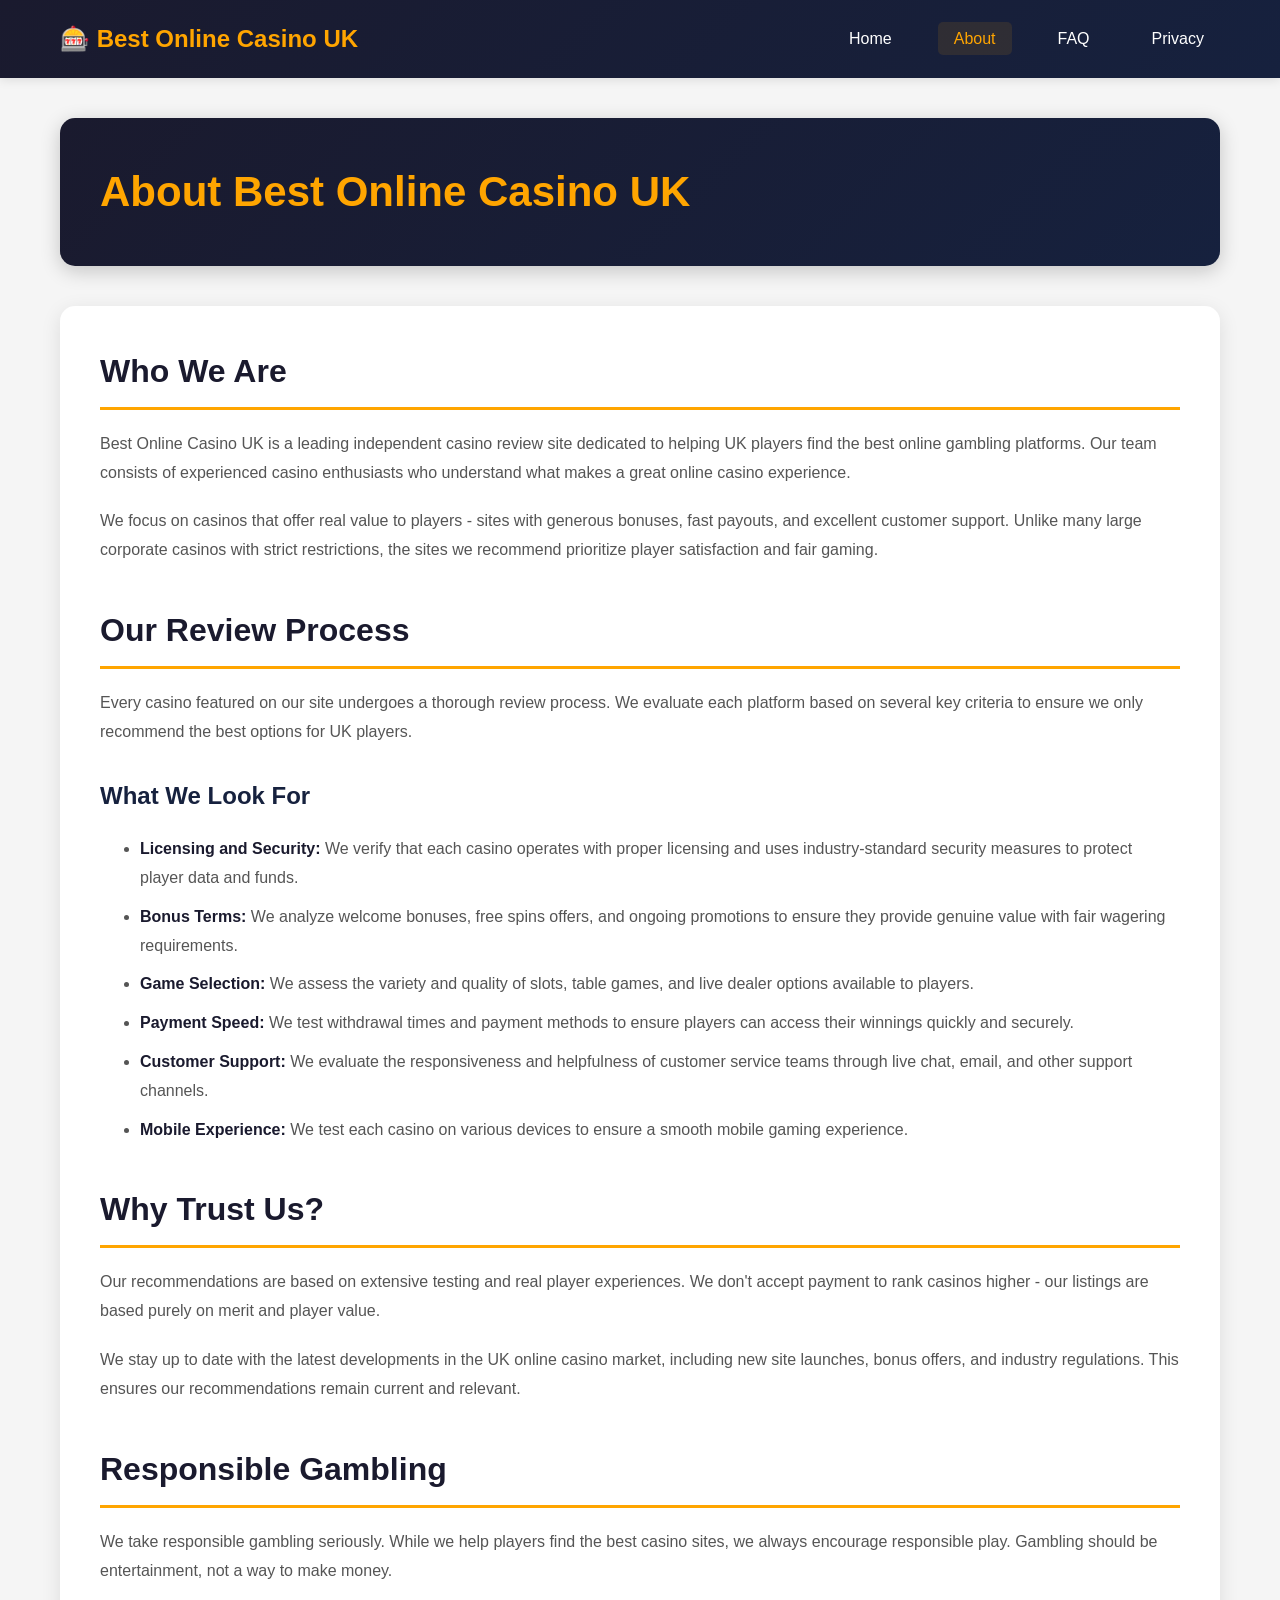
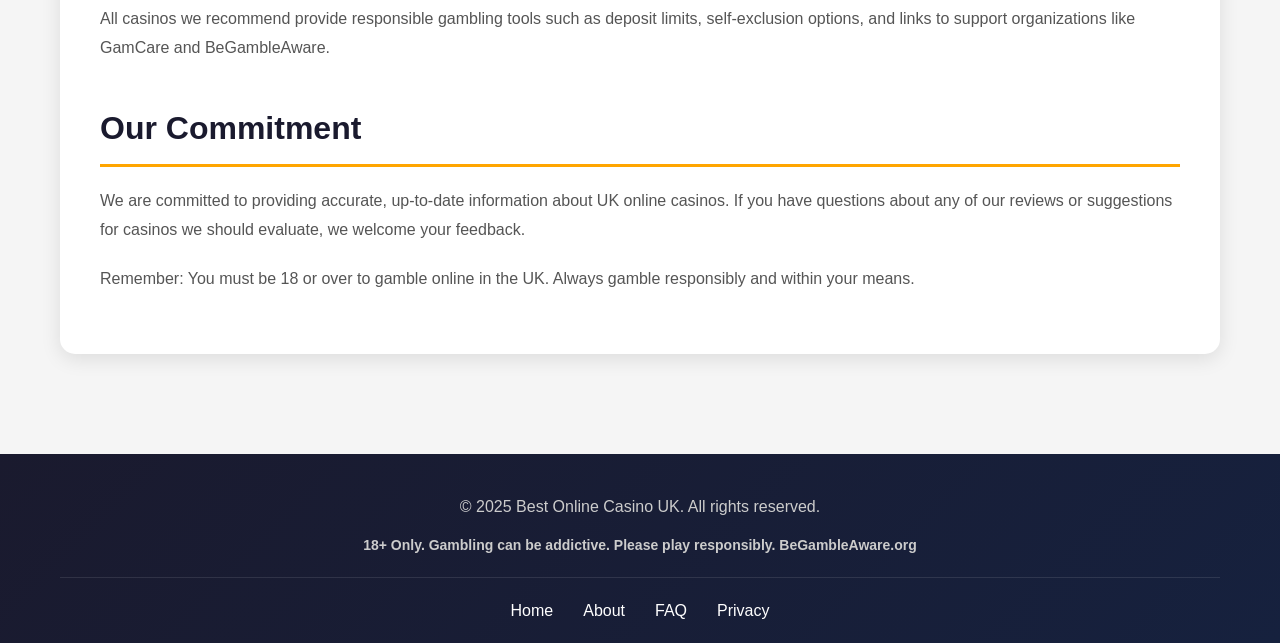
==== about.html @ 3ae13e47 "Build complete 4-page casino website for bestonlinecasino.uk.net - Created index.html with full casi" ====
<!DOCTYPE html>
<html lang="en">
<head>
    <meta charset="UTF-8">
    <meta name="viewport" content="width=device-width, initial-scale=1.0">
    <meta name="description" content="Learn about how we review and rank the best UK online casinos.">
    <title>About Us | Best Online Casinos UK 2025</title>
    <link rel="stylesheet" href="styles.css">
</head>
<body>
    <header>
        <div class="container">
            <div class="logo">
                <h1>🎰 Best Online Casino UK</h1>
            </div>
            <nav>
                <ul>
                    <li><a href="index.html">Home</a></li>
                    <li><a href="about.html" class="active">About</a></li>
                    <li><a href="faq.html">FAQ</a></li>
                    <li><a href="privacy.html">Privacy</a></li>
                </ul>
            </nav>
        </div>
    </header>

    <main>
        <div class="container">
            <section class="page-header">
                <h1>About Best Online Casino UK</h1>
            </section>

            <section class="content">
                <h2>Who We Are</h2>
                <p>Best Online Casino UK is a leading independent casino review site dedicated to helping UK players find the best online gambling platforms. Our team consists of experienced casino enthusiasts who understand what makes a great online casino experience.</p>

                <p>We focus on casinos that offer real value to players - sites with generous bonuses, fast payouts, and excellent customer support. Unlike many large corporate casinos with strict restrictions, the sites we recommend prioritize player satisfaction and fair gaming.</p>

                <h2>Our Review Process</h2>
                <p>Every casino featured on our site undergoes a thorough review process. We evaluate each platform based on several key criteria to ensure we only recommend the best options for UK players.</p>

                <h3>What We Look For</h3>
                <ul>
                    <li><strong>Licensing and Security:</strong> We verify that each casino operates with proper licensing and uses industry-standard security measures to protect player data and funds.</li>
                    <li><strong>Bonus Terms:</strong> We analyze welcome bonuses, free spins offers, and ongoing promotions to ensure they provide genuine value with fair wagering requirements.</li>
                    <li><strong>Game Selection:</strong> We assess the variety and quality of slots, table games, and live dealer options available to players.</li>
                    <li><strong>Payment Speed:</strong> We test withdrawal times and payment methods to ensure players can access their winnings quickly and securely.</li>
                    <li><strong>Customer Support:</strong> We evaluate the responsiveness and helpfulness of customer service teams through live chat, email, and other support channels.</li>
                    <li><strong>Mobile Experience:</strong> We test each casino on various devices to ensure a smooth mobile gaming experience.</li>
                </ul>

                <h2>Why Trust Us?</h2>
                <p>Our recommendations are based on extensive testing and real player experiences. We don't accept payment to rank casinos higher - our listings are based purely on merit and player value.</p>

                <p>We stay up to date with the latest developments in the UK online casino market, including new site launches, bonus offers, and industry regulations. This ensures our recommendations remain current and relevant.</p>

                <h2>Responsible Gambling</h2>
                <p>We take responsible gambling seriously. While we help players find the best casino sites, we always encourage responsible play. Gambling should be entertainment, not a way to make money.</p>

                <p>All casinos we recommend provide responsible gambling tools such as deposit limits, self-exclusion options, and links to support organizations like GamCare and BeGambleAware.</p>

                <h2>Our Commitment</h2>
                <p>We are committed to providing accurate, up-to-date information about UK online casinos. If you have questions about any of our reviews or suggestions for casinos we should evaluate, we welcome your feedback.</p>

                <p>Remember: You must be 18 or over to gamble online in the UK. Always gamble responsibly and within your means.</p>
            </section>
        </div>
    </main>

    <footer>
        <div class="container">
            <div class="footer-content">
                <p>&copy; 2025 Best Online Casino UK. All rights reserved.</p>
                <p class="disclaimer">18+ Only. Gambling can be addictive. Please play responsibly. BeGambleAware.org</p>
                <nav class="footer-nav">
                    <a href="index.html">Home</a>
                    <a href="about.html">About</a>
                    <a href="faq.html">FAQ</a>
                    <a href="privacy.html">Privacy</a>
                </nav>
            </div>
        </div>
    </footer>
</body>
</html>
---- styles.css ----
/* Reset and Base Styles */
* {
    margin: 0;
    padding: 0;
    box-sizing: border-box;
}

body {
    font-family: -apple-system, BlinkMacSystemFont, 'Segoe UI', Roboto, 'Helvetica Neue', Arial, sans-serif;
    line-height: 1.6;
    color: #333;
    background-color: #f5f5f5;
}

.container {
    max-width: 1200px;
    margin: 0 auto;
    padding: 0 20px;
}

/* Header Styles */
header {
    background: linear-gradient(135deg, #1a1a2e 0%, #16213e 100%);
    color: #fff;
    padding: 20px 0;
    box-shadow: 0 2px 10px rgba(0, 0, 0, 0.1);
    position: sticky;
    top: 0;
    z-index: 1000;
}

header .container {
    display: flex;
    justify-content: space-between;
    align-items: center;
    flex-wrap: wrap;
}

.logo h1 {
    font-size: 24px;
    font-weight: 700;
    color: #ffa500;
}

nav ul {
    display: flex;
    list-style: none;
    gap: 30px;
}

nav ul li a {
    color: #fff;
    text-decoration: none;
    font-weight: 500;
    transition: color 0.3s ease;
    padding: 8px 16px;
    border-radius: 5px;
}

nav ul li a:hover,
nav ul li a.active {
    color: #ffa500;
    background-color: rgba(255, 165, 0, 0.1);
}

/* Main Content */
main {
    min-height: calc(100vh - 200px);
    padding: 40px 0;
}

/* Hero Section */
.hero {
    background: linear-gradient(135deg, #ffa500 0%, #ff6b35 100%);
    color: #fff;
    padding: 60px 40px;
    border-radius: 15px;
    margin-bottom: 40px;
    box-shadow: 0 10px 30px rgba(0, 0, 0, 0.2);
}

.hero h1 {
    font-size: 42px;
    margin-bottom: 20px;
    text-shadow: 2px 2px 4px rgba(0, 0, 0, 0.2);
}

.hero p {
    font-size: 18px;
    line-height: 1.8;
    max-width: 900px;
}

/* Casino List Section */
.casino-list {
    background: #fff;
    padding: 40px;
    border-radius: 15px;
    margin-bottom: 40px;
    box-shadow: 0 5px 20px rgba(0, 0, 0, 0.1);
}

.casino-list h2 {
    font-size: 32px;
    margin-bottom: 30px;
    color: #1a1a2e;
    border-bottom: 3px solid #ffa500;
    padding-bottom: 15px;
}

.casinos {
    display: grid;
    gap: 20px;
}

.casino-card {
    background: linear-gradient(135deg, #f8f9fa 0%, #e9ecef 100%);
    border: 2px solid #ffa500;
    border-radius: 10px;
    padding: 25px;
    display: grid;
    grid-template-columns: 2fr 3fr 1fr;
    align-items: center;
    gap: 20px;
    transition: transform 0.3s ease, box-shadow 0.3s ease;
}

.casino-card:hover {
    transform: translateY(-5px);
    box-shadow: 0 10px 30px rgba(255, 165, 0, 0.3);
}

.casino-name a {
    color: #1a1a2e;
    text-decoration: none;
    font-size: 20px;
    font-weight: 700;
    transition: color 0.3s ease;
}

.casino-name a:hover {
    color: #ffa500;
}

.casino-bonus {
    color: #16213e;
    font-weight: 600;
    font-size: 16px;
}

.casino-cta {
    text-align: right;
}

.btn {
    display: inline-block;
    background: linear-gradient(135deg, #ffa500 0%, #ff6b35 100%);
    color: #fff;
    padding: 12px 30px;
    text-decoration: none;
    border-radius: 50px;
    font-weight: 700;
    transition: all 0.3s ease;
    box-shadow: 0 4px 15px rgba(255, 165, 0, 0.3);
}

.btn:hover {
    background: linear-gradient(135deg, #ff6b35 0%, #ffa500 100%);
    transform: scale(1.05);
    box-shadow: 0 6px 20px rgba(255, 165, 0, 0.4);
}

/* Content Section */
.content {
    background: #fff;
    padding: 40px;
    border-radius: 15px;
    box-shadow: 0 5px 20px rgba(0, 0, 0, 0.1);
}

.content h2 {
    font-size: 32px;
    color: #1a1a2e;
    margin-top: 40px;
    margin-bottom: 20px;
    border-bottom: 3px solid #ffa500;
    padding-bottom: 10px;
}

.content h2:first-child {
    margin-top: 0;
}

.content h3 {
    font-size: 24px;
    color: #16213e;
    margin-top: 30px;
    margin-bottom: 15px;
}

.content p {
    margin-bottom: 20px;
    line-height: 1.8;
    color: #555;
}

.content ul {
    margin: 20px 0 20px 40px;
    line-height: 1.8;
}

.content ul li {
    margin-bottom: 10px;
    color: #555;
}

.content ul li strong {
    color: #1a1a2e;
}

/* Page Header */
.page-header {
    background: linear-gradient(135deg, #1a1a2e 0%, #16213e 100%);
    color: #fff;
    padding: 40px;
    border-radius: 15px;
    margin-bottom: 40px;
    box-shadow: 0 5px 20px rgba(0, 0, 0, 0.2);
}

.page-header h1 {
    font-size: 42px;
    color: #ffa500;
}

/* FAQ Section */
.faq-section {
    padding: 40px;
}

.faq-item {
    background: #f8f9fa;
    border-left: 4px solid #ffa500;
    padding: 25px;
    margin-bottom: 20px;
    border-radius: 8px;
    transition: background 0.3s ease;
}

.faq-item:hover {
    background: #fff;
    box-shadow: 0 5px 15px rgba(0, 0, 0, 0.1);
}

.faq-item h3 {
    color: #1a1a2e;
    font-size: 20px;
    margin-bottom: 15px;
    margin-top: 0;
}

.faq-item p {
    color: #555;
    margin-bottom: 0;
}

/* Footer */
footer {
    background: linear-gradient(135deg, #1a1a2e 0%, #16213e 100%);
    color: #fff;
    padding: 40px 0 20px;
    margin-top: 60px;
}

.footer-content {
    text-align: center;
}

.footer-content p {
    margin-bottom: 15px;
    color: #ccc;
}

.disclaimer {
    color: #ffa500;
    font-weight: 600;
    font-size: 14px;
}

.footer-nav {
    display: flex;
    justify-content: center;
    gap: 30px;
    margin-top: 20px;
    padding-top: 20px;
    border-top: 1px solid rgba(255, 255, 255, 0.1);
}

.footer-nav a {
    color: #fff;
    text-decoration: none;
    transition: color 0.3s ease;
}

.footer-nav a:hover {
    color: #ffa500;
}

/* Responsive Design */
@media (max-width: 968px) {
    .casino-card {
        grid-template-columns: 1fr;
        text-align: center;
    }

    .casino-cta {
        text-align: center;
    }

    nav ul {
        gap: 15px;
    }

    nav ul li a {
        padding: 6px 12px;
        font-size: 14px;
    }
}

@media (max-width: 768px) {
    header .container {
        flex-direction: column;
        gap: 20px;
    }

    nav ul {
        flex-wrap: wrap;
        justify-content: center;
    }

    .hero h1 {
        font-size: 32px;
    }

    .hero p {
        font-size: 16px;
    }

    .casino-list h2,
    .content h2,
    .page-header h1 {
        font-size: 28px;
    }

    .content h3,
    .faq-item h3 {
        font-size: 20px;
    }

    .casino-list,
    .content {
        padding: 25px;
    }

    .footer-nav {
        flex-direction: column;
        gap: 15px;
    }
}

@media (max-width: 480px) {
    .logo h1 {
        font-size: 20px;
    }

    .hero {
        padding: 40px 20px;
    }

    .hero h1 {
        font-size: 26px;
    }

    .btn {
        padding: 10px 20px;
        font-size: 14px;
    }

    .casino-name a {
        font-size: 18px;
    }

    .casino-bonus {
        font-size: 14px;
    }
}
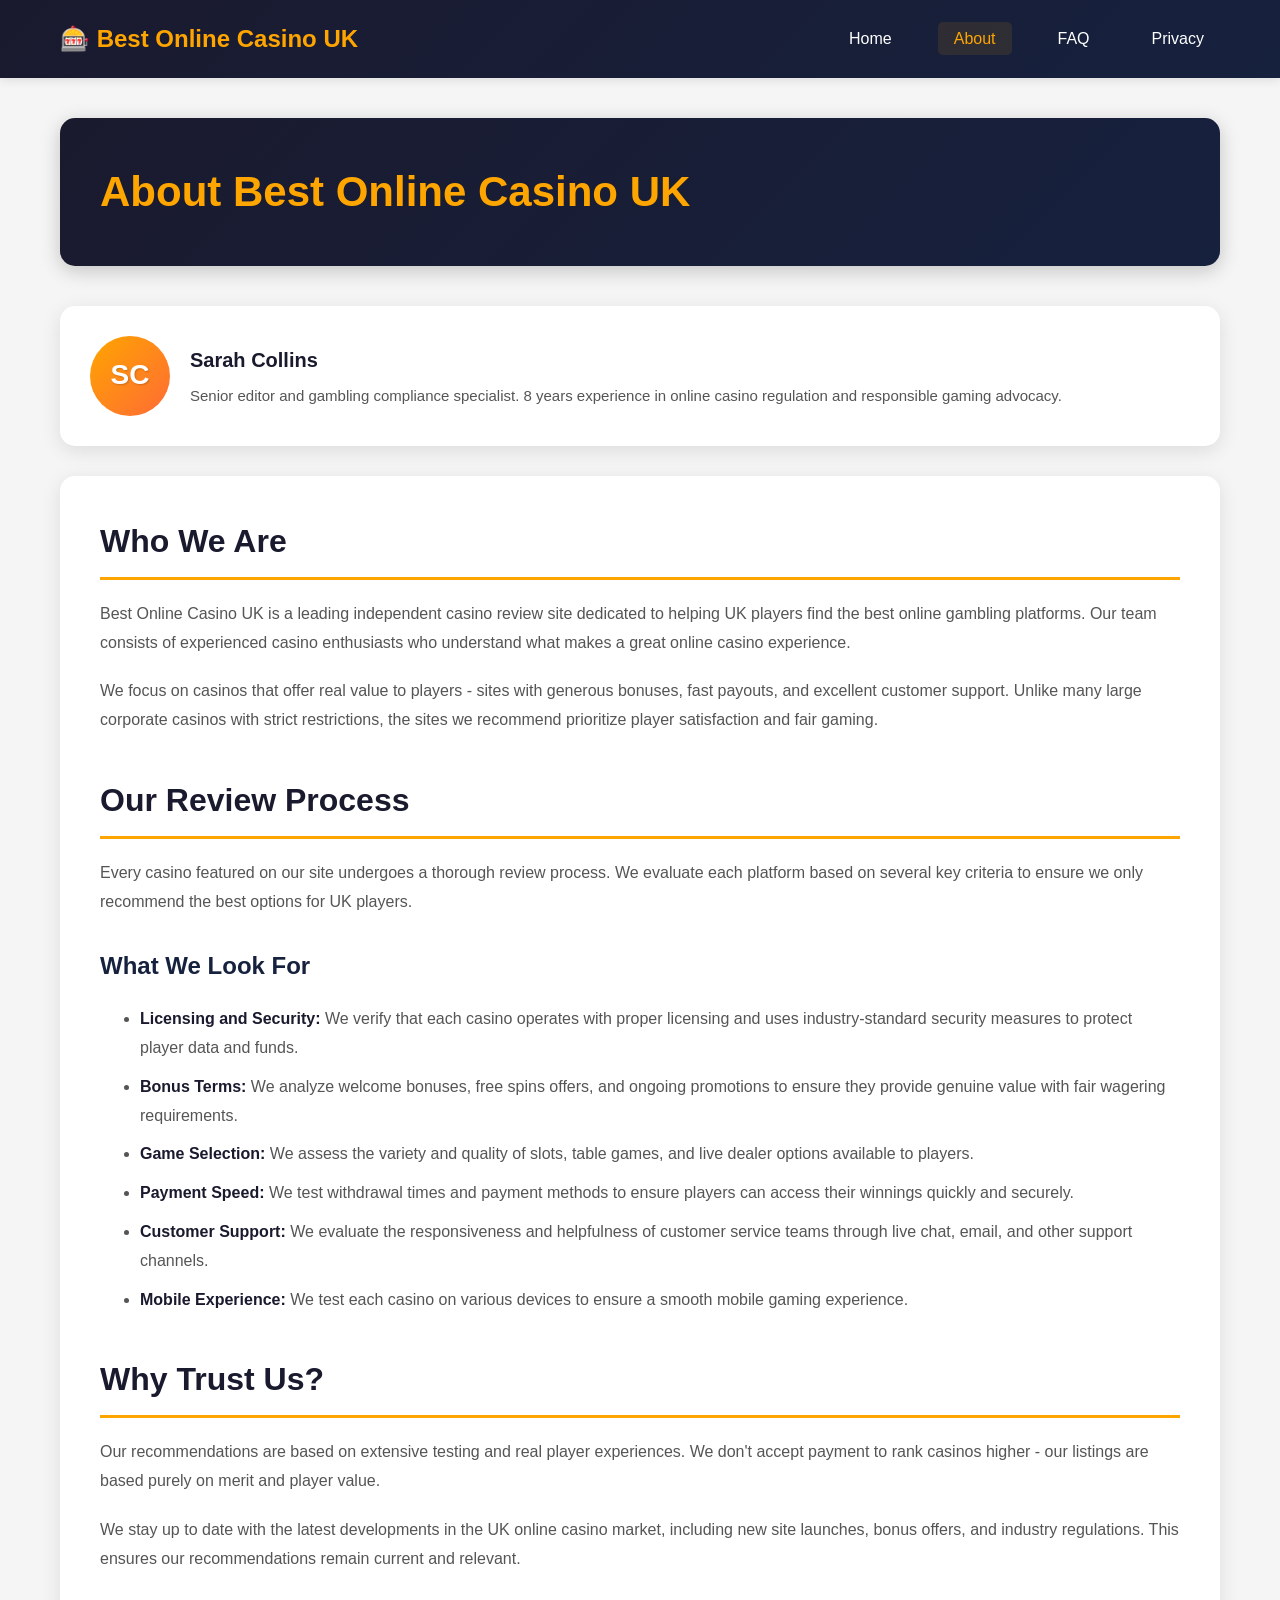
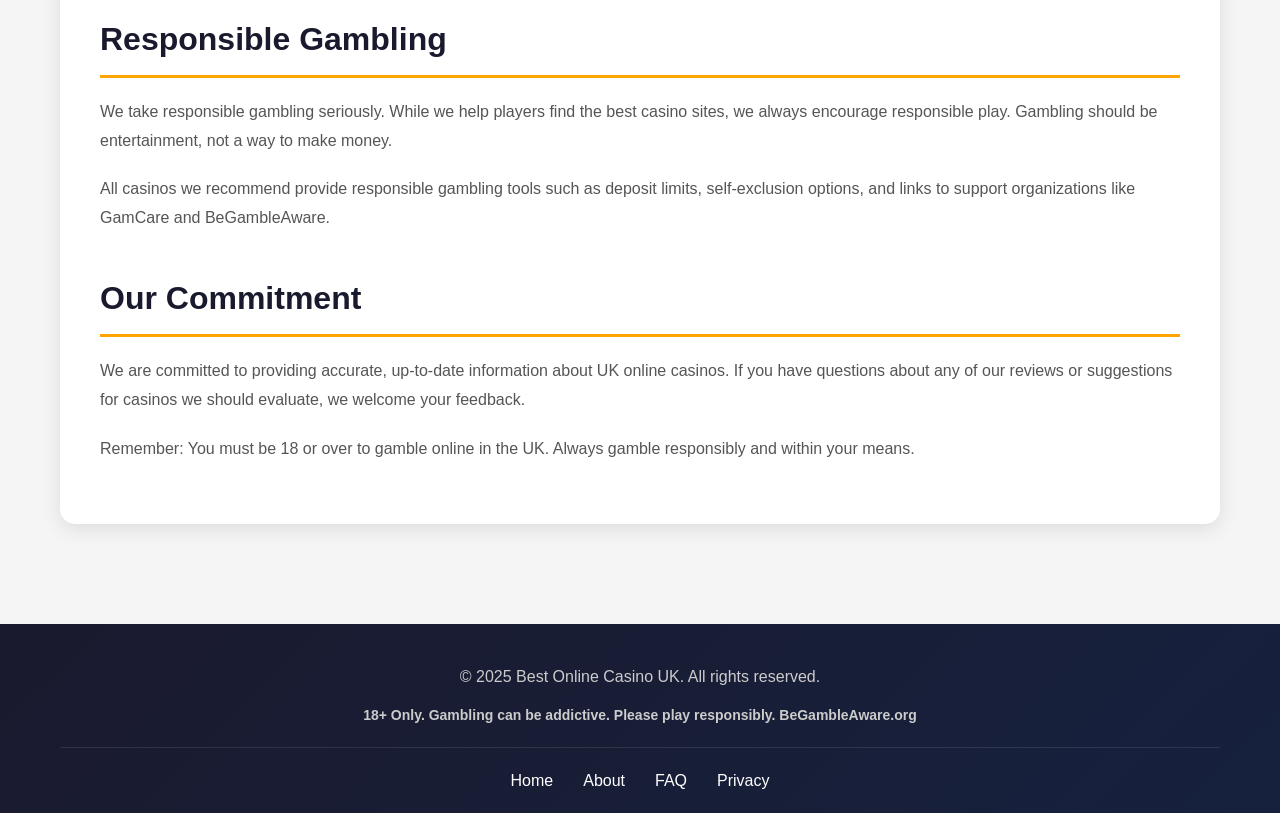
==== commit a1edbe99: "Add enhanced features: clickable logo, full-card links, intro section, and author bylines - Made web" ====
--- a/about.html
+++ b/about.html
@@ -11,7 +11,9 @@
     <header>
         <div class="container">
             <div class="logo">
-                <h1>🎰 Best Online Casino UK</h1>
+                <a href="index.html">
+                    <h1>🎰 Best Online Casino UK</h1>
+                </a>
             </div>
             <nav>
                 <ul>
@@ -28,6 +30,18 @@
         <div class="container">
             <section class="page-header">
                 <h1>About Best Online Casino UK</h1>
+            </section>
+
+            <section class="author-section">
+                <div class="author-card">
+                    <div class="author-avatar">
+                        <span>SC</span>
+                    </div>
+                    <div class="author-info">
+                        <h4 class="author-name">Sarah Collins</h4>
+                        <p class="author-bio">Senior editor and gambling compliance specialist. 8 years experience in online casino regulation and responsible gaming advocacy.</p>
+                    </div>
+                </div>
             </section>
 
             <section class="content">
--- a/styles.css
+++ b/styles.css
@@ -36,10 +36,19 @@
     flex-wrap: wrap;
 }
 
+.logo a {
+    text-decoration: none;
+}
+
 .logo h1 {
     font-size: 24px;
     font-weight: 700;
     color: #ffa500;
+    transition: opacity 0.3s ease;
+}
+
+.logo a:hover h1 {
+    opacity: 0.8;
 }
 
 nav ul {
@@ -89,6 +98,73 @@
     font-size: 18px;
     line-height: 1.8;
     max-width: 900px;
+}
+
+/* Author Section */
+.author-section {
+    background: #fff;
+    padding: 30px;
+    border-radius: 15px;
+    margin-bottom: 30px;
+    box-shadow: 0 5px 20px rgba(0, 0, 0, 0.1);
+}
+
+.author-card {
+    display: flex;
+    align-items: center;
+    gap: 20px;
+}
+
+.author-avatar {
+    width: 80px;
+    height: 80px;
+    border-radius: 50%;
+    background: linear-gradient(135deg, #ffa500 0%, #ff6b35 100%);
+    display: flex;
+    align-items: center;
+    justify-content: center;
+    flex-shrink: 0;
+}
+
+.author-avatar span {
+    color: #fff;
+    font-size: 28px;
+    font-weight: 700;
+    text-shadow: 1px 1px 2px rgba(0, 0, 0, 0.2);
+}
+
+.author-info {
+    flex: 1;
+}
+
+.author-name {
+    font-size: 20px;
+    color: #1a1a2e;
+    margin-bottom: 8px;
+    font-weight: 700;
+}
+
+.author-bio {
+    color: #555;
+    font-size: 15px;
+    line-height: 1.6;
+    margin: 0;
+}
+
+/* Intro Section */
+.intro-section {
+    background: #fff;
+    padding: 30px;
+    border-radius: 15px;
+    margin-bottom: 30px;
+    box-shadow: 0 5px 20px rgba(0, 0, 0, 0.1);
+}
+
+.intro-section p {
+    color: #555;
+    font-size: 16px;
+    line-height: 1.8;
+    margin: 0;
 }
 
 /* Casino List Section */
@@ -123,6 +199,8 @@
     align-items: center;
     gap: 20px;
     transition: transform 0.3s ease, box-shadow 0.3s ease;
+    text-decoration: none;
+    cursor: pointer;
 }
 
 .casino-card:hover {
@@ -130,15 +208,13 @@
     box-shadow: 0 10px 30px rgba(255, 165, 0, 0.3);
 }
 
-.casino-name a {
-    color: #1a1a2e;
-    text-decoration: none;
+.casino-name {
+    color: #1a1a2e;
     font-size: 20px;
     font-weight: 700;
-    transition: color 0.3s ease;
-}
-
-.casino-name a:hover {
+}
+
+.casino-card:hover .casino-name {
     color: #ffa500;
 }
 
@@ -386,11 +462,25 @@
         font-size: 14px;
     }
 
-    .casino-name a {
+    .casino-name {
         font-size: 18px;
     }
 
     .casino-bonus {
         font-size: 14px;
     }
-}
+
+    .author-card {
+        flex-direction: column;
+        text-align: center;
+    }
+
+    .author-avatar {
+        width: 70px;
+        height: 70px;
+    }
+
+    .author-avatar span {
+        font-size: 24px;
+    }
+}
